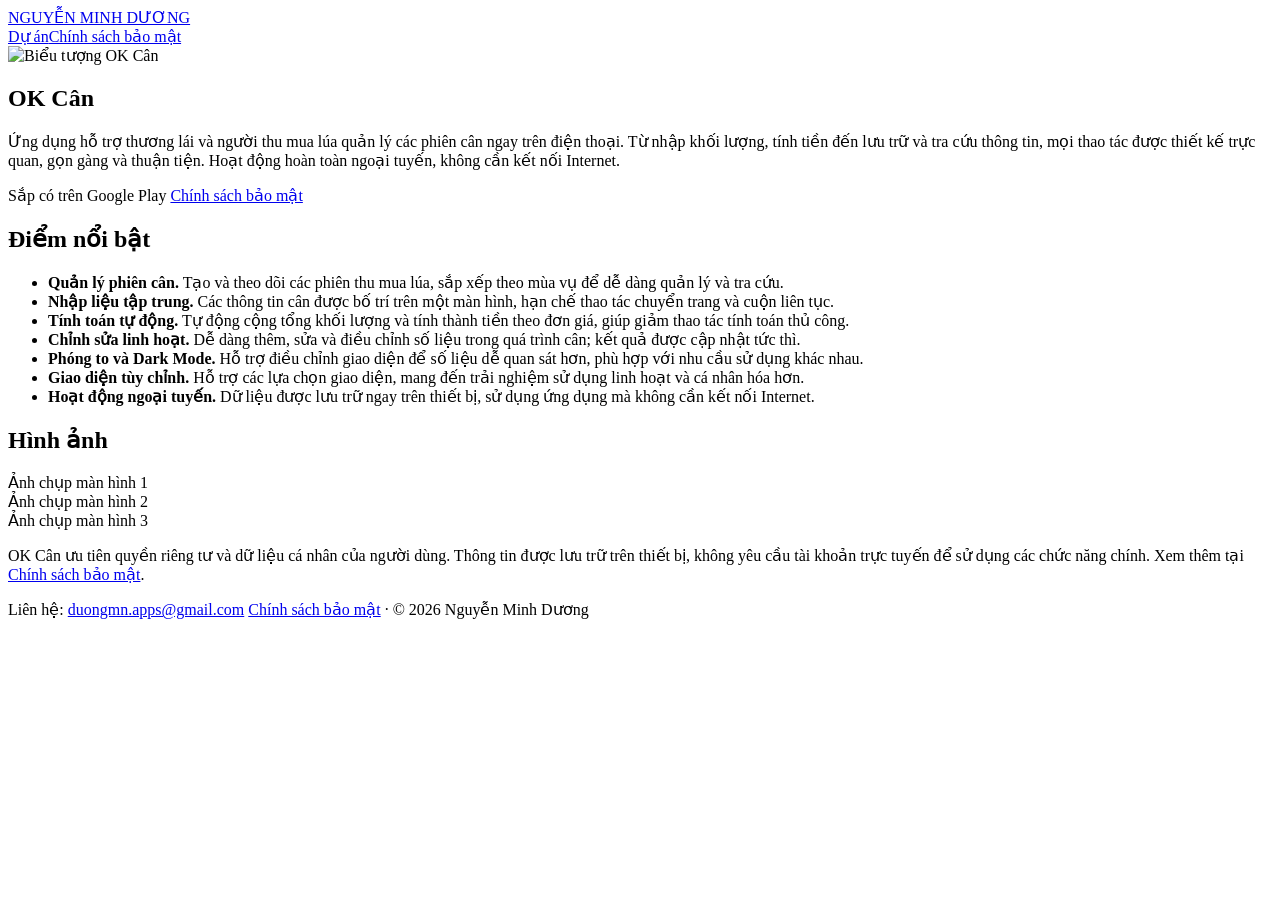
==== ok-can/index.html @ 500cfb3d "Create index.html mk ok can site" ====
<!doctype html>
<html lang="vi">
<head>
<meta charset="utf-8">
<meta name="viewport" content="width=device-width,initial-scale=1">
<title>OK Cân – Ứng dụng cân và quản lý thu mua lúa</title>
<meta name="description" content="OK Cân là ứng dụng hỗ trợ thương lái và người thu mua lúa quản lý phiên cân, ghi chép khối lượng, tính tiền và lưu trữ dữ liệu ngay trên điện thoại. Hoạt động không cần kết nối Internet.">
<link rel="icon" type="image/svg+xml" href="../assets/img/favicon.svg">
<link rel="stylesheet" href="../assets/style.css">
</head>
<body>
<header class="site-header"><div class="wrap">
  <a class="brand" href="../">NGUYỄN MINH DƯƠNG</a>
  <nav><a href="../#du-an">Dự án</a><a href="privacy/">Chính sách bảo mật</a></nav>
</div></header>
<main class="wrap">
  <section class="hero">
    <div class="app-head">
      <img src="../assets/img/icon.svg" alt="Biểu tượng OK Cân" width="96" height="96">
      <h1>OK Cân</h1>
    </div>
    <p class="lead">Ứng dụng hỗ trợ thương lái và người thu mua lúa quản lý các phiên cân ngay trên điện thoại. Từ nhập khối lượng, tính tiền đến lưu trữ và tra cứu thông tin, mọi thao tác được thiết kế trực quan, gọn gàng và thuận tiện. Hoạt động hoàn toàn ngoại tuyến, không cần kết nối Internet.</p>
    <div class="actions">
      <!-- Khi app lên Google Play: đổi thành <a class="btn" href="LINK_GOOGLE_PLAY">Tải trên Google Play</a> -->
      <span class="btn" aria-disabled="true">Sắp có trên Google Play</span>
      <a class="btn ghost" href="privacy/">Chính sách bảo mật</a>
    </div>
  </section>

  <section>
    <h2>Điểm nổi bật</h2>
    <ul class="features">
      <li><strong>Quản lý phiên cân.</strong> Tạo và theo dõi các phiên thu mua lúa, sắp xếp theo mùa vụ để dễ dàng quản lý và tra cứu.</li>
      <li><strong>Nhập liệu tập trung.</strong> Các thông tin cân được bố trí trên một màn hình, hạn chế thao tác chuyển trang và cuộn liên tục.</li>
      <li><strong>Tính toán tự động.</strong> Tự động cộng tổng khối lượng và tính thành tiền theo đơn giá, giúp giảm thao tác tính toán thủ công.</li>
      <li><strong>Chỉnh sửa linh hoạt.</strong> Dễ dàng thêm, sửa và điều chỉnh số liệu trong quá trình cân; kết quả được cập nhật tức thì.</li>
      <li><strong>Phóng to và Dark Mode.</strong> Hỗ trợ điều chỉnh giao diện để số liệu dễ quan sát hơn, phù hợp với nhu cầu sử dụng khác nhau.</li>
      <li><strong>Giao diện tùy chỉnh.</strong> Hỗ trợ các lựa chọn giao diện, mang đến trải nghiệm sử dụng linh hoạt và cá nhân hóa hơn.</li>
      <li><strong>Hoạt động ngoại tuyến.</strong> Dữ liệu được lưu trữ ngay trên thiết bị, sử dụng ứng dụng mà không cần kết nối Internet.</li>
    </ul>
  </section>

  <section>
    <h2>Hình ảnh</h2>
    <div class="shots">
      <!-- Thay mỗi ô bằng: <img src="../assets/img/shot-1.png" alt="Mô tả ngắn" loading="lazy"> -->
      <div class="shot">Ảnh chụp màn hình 1</div>
      <div class="shot">Ảnh chụp màn hình 2</div>
      <div class="shot">Ảnh chụp màn hình 3</div>
    </div>
  </section>

  <p class="note">OK Cân ưu tiên quyền riêng tư và dữ liệu cá nhân của người dùng. Thông tin được lưu trữ trên thiết bị, không yêu cầu tài khoản trực tuyến để sử dụng các chức năng chính. Xem thêm tại <a href="privacy/">Chính sách bảo mật</a>.</p>
</main>
<footer class="site-footer"><div class="wrap">
  <span>Liên hệ: <a href="mailto:duongmn.apps@gmail.com">duongmn.apps@gmail.com</a></span>
  <span><a href="privacy/">Chính sách bảo mật</a> · © 2026 Nguyễn Minh Dương</span>
</div></footer>
</body>
</html>
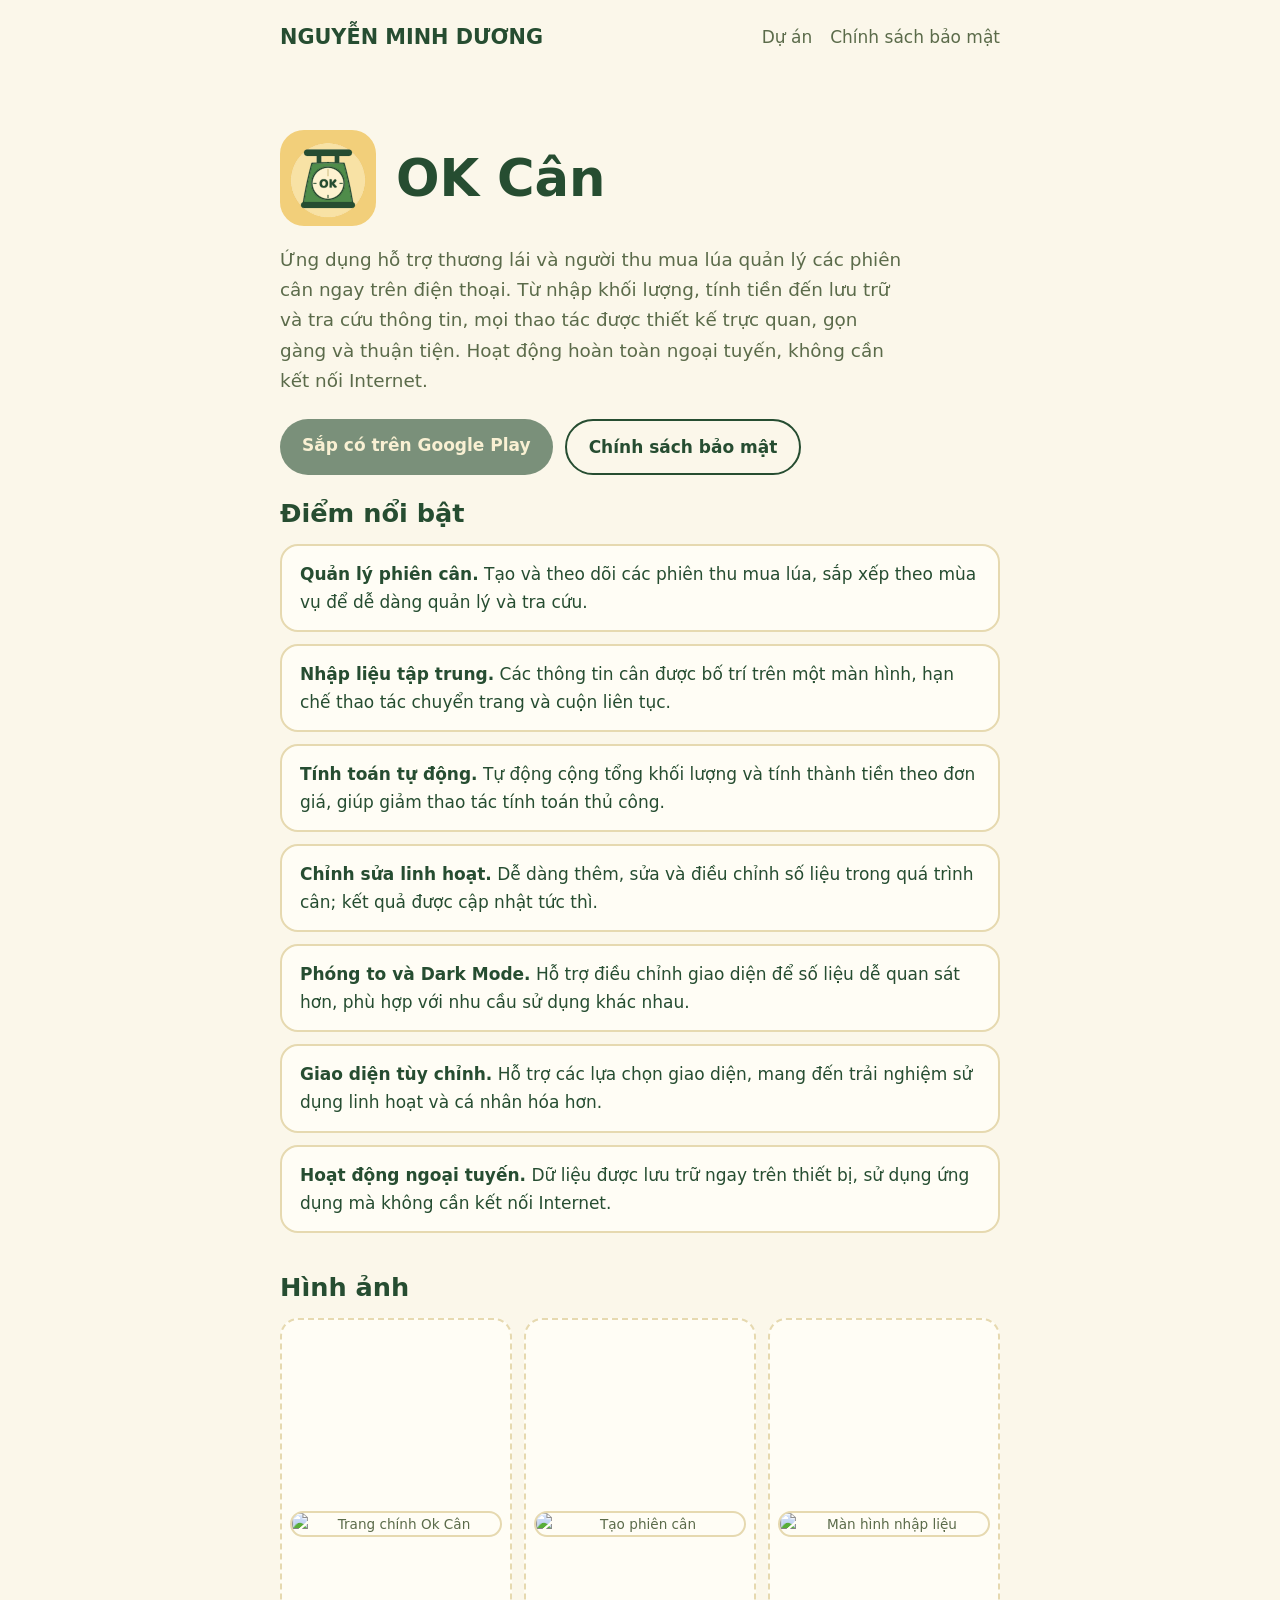
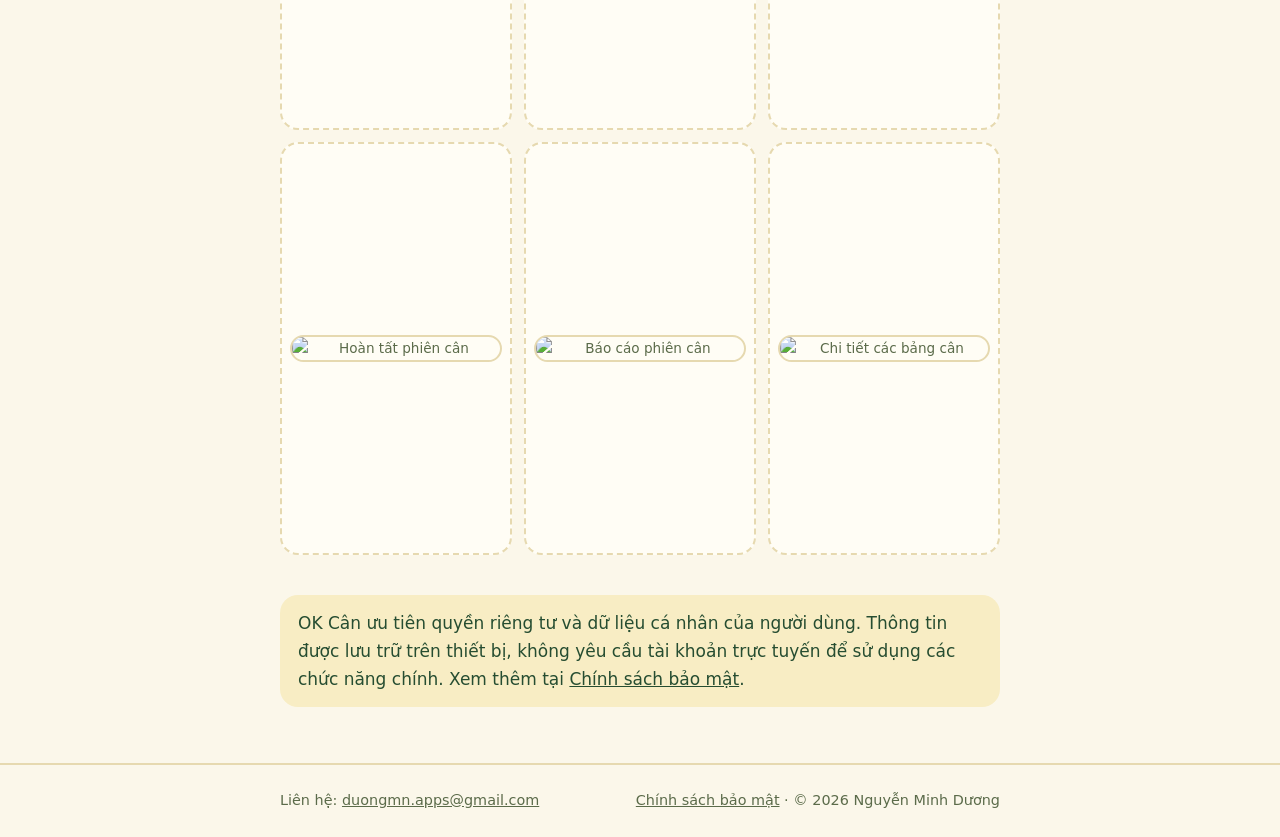
==== commit a26a19cc: "Update index.html add screenshots" ====
--- a/ok-can/index.html
+++ b/ok-can/index.html
@@ -45,9 +45,12 @@
     <h2>Hình ảnh</h2>
     <div class="shots">
       <!-- Thay mỗi ô bằng: <img src="../assets/img/shot-1.png" alt="Mô tả ngắn" loading="lazy"> -->
-      <div class="shot">Ảnh chụp màn hình 1</div>
-      <div class="shot">Ảnh chụp màn hình 2</div>
-      <div class="shot">Ảnh chụp màn hình 3</div>
+      <div class="shot"><img src="../assets/img/01_Screenshot_ok-can.jpg" alt="Trang chính Ok Cân" loading="lazy"></div>
+      <div class="shot"><img src="../assets/img/02_Screenshot_ok-can.jpg" alt="Tạo phiên cân" loading="lazy"></div>
+      <div class="shot"><img src="../assets/img/03_Screenshot_ok-can.jpg" alt="Màn hình nhập liệu" loading="lazy"></div>
+      <div class="shot"><img src="../assets/img/04_Screenshot_ok-can.jpg" alt="Hoàn tất phiên cân" loading="lazy"></div>
+      <div class="shot"><img src="../assets/img/05_Screenshot_ok-can.jpg" alt="Báo cáo phiên cân" loading="lazy"></div>
+      <div class="shot"><img src="../assets/img/06_Screenshot_ok-can.jpg" alt="Chi tiết các bảng cân" loading="lazy"></div>
     </div>
   </section>
 
--- a/assets/style.css
+++ b/assets/style.css
@@ -0,0 +1,58 @@
+@font-face{font-family:'Baloo 2';src:url(fonts/Baloo2-ExtraBold.ttf) format('truetype');font-weight:800;font-display:swap}
+:root{--bg:#FBF7EA;--ink:#264D31;--muted:#5B6B4A;--sand:#F2CF7A;--cream:#F8EDC4;--accent:#C8623A;--line:#E6D9B0;--card:#FFFDF5;--btn:#264D31;--btnt:#F8EDC4;--radius:18px;--head:'Baloo 2',ui-rounded,system-ui,sans-serif;color-scheme:light}
+@media (prefers-color-scheme:dark){:root{--bg:#17261B;--ink:#F2E9C8;--muted:#B9C7A4;--cream:#2A4030;--accent:#E0845A;--line:#2F4A36;--card:#1F3324;--btn:#F2CF7A;--btnt:#17261B;color-scheme:dark}}
+*{box-sizing:border-box}
+html{-webkit-text-size-adjust:100%;scroll-behavior:smooth}
+body{margin:0;background:var(--bg);color:var(--ink);font:17px/1.65 system-ui,-apple-system,"Segoe UI",Roboto,"Helvetica Neue",Arial,sans-serif}
+h1,h2,h3{font-family:var(--head);font-weight:800;line-height:1.15;margin:0 0 .5em}
+h1{font-size:clamp(2.1rem,6vw,3.2rem)}h2{font-size:1.6rem}h3{font-size:1.2rem}
+a{color:var(--ink)}
+.wrap{max-width:760px;margin:0 auto;padding:0 20px}
+.site-header{padding:20px 0}
+.site-header .wrap{display:flex;justify-content:space-between;align-items:center;gap:16px}
+.brand{font-family:var(--head);font-weight:800;font-size:1.3rem;text-decoration:none}
+nav a{margin-left:18px;text-decoration:none;color:var(--muted)}
+nav a:hover{color:var(--ink);text-decoration:underline}
+.hero{padding:56px 0 24px}
+.hi{margin:0 0 4px;color:var(--muted);font-size:1.1rem}
+.role{display:inline-block;margin:6px 0 18px;padding:3px 14px;border-radius:6px;background:var(--btn);color:var(--btnt);font-weight:600;font-size:.9rem}
+.lead{font-size:1.15rem;color:var(--muted);max-width:34em}
+.section{padding-top:56px}
+.section>h2::after{content:"";display:block;width:40px;height:4px;border-radius:2px;background:var(--sand);margin-top:8px}
+.checks{list-style:none;padding:0;margin:20px 0 0;display:grid;gap:12px}
+.checks li{display:flex;gap:12px;align-items:flex-start}
+.checks li::before{content:"\2713";flex:none;width:26px;height:26px;border-radius:50%;background:var(--sand);color:#264D31;display:grid;place-items:center;font-weight:800;font-size:.9rem;margin-top:2px}
+.cards{display:grid;gap:16px;margin:20px 0 0}
+.card{display:flex;gap:16px;align-items:center;padding:18px;background:var(--card);border:2px solid var(--line);border-radius:var(--radius);text-decoration:none;transition:transform .15s,border-color .15s}
+.card:hover{transform:translateY(-2px);border-color:var(--sand)}
+.card img,.card svg{width:72px;height:72px;flex:none;border-radius:18px}
+.card h3{margin:0}
+.card p{margin:.2em 0 0;color:var(--muted);font-size:.95rem;line-height:1.45}
+.tags{display:flex;gap:8px;margin-top:8px;flex-wrap:wrap}
+.tag{font-size:.78rem;background:var(--cream);padding:2px 10px;border-radius:999px}
+.contact{background:var(--cream);border-radius:var(--radius);padding:32px 24px;margin-top:56px;text-align:center}
+.contact p{color:var(--muted);margin:0 auto;max-width:30em}
+.contact .actions{justify-content:center}
+.app-head{display:flex;gap:20px;align-items:center}
+.app-head img,.app-head svg{width:96px;height:96px;flex:none;border-radius:24px}
+.app-head h1{margin:0}
+.actions{display:flex;gap:12px;flex-wrap:wrap;margin-top:22px}
+.btn{display:inline-block;padding:12px 22px;border-radius:999px;background:var(--btn);color:var(--btnt);text-decoration:none;font-weight:600}
+.btn.ghost{background:transparent;color:var(--ink);border:2px solid var(--ink)}
+.btn[aria-disabled=true],.btn.off{opacity:.6;cursor:default}
+.features{list-style:none;padding:0;margin:16px 0 40px;display:grid;gap:12px}
+.features li{padding:14px 18px;background:var(--card);border:2px solid var(--line);border-radius:var(--radius)}
+.shots{display:grid;grid-template-columns:repeat(3,1fr);gap:12px;margin:16px 0 40px}
+.shot{aspect-ratio:9/16;border:2px dashed var(--line);border-radius:var(--radius);display:grid;place-items:center;color:var(--muted);font-size:.85rem;text-align:center;padding:8px;background:var(--card)}
+.shots img{width:100%;border-radius:var(--radius);border:2px solid var(--line)}
+.note{background:var(--cream);border-radius:var(--radius);padding:14px 18px;margin:24px 0}
+.prose{padding-bottom:16px}
+.prose h2{margin-top:1.8em}
+.prose ul{padding-left:1.2em}
+.meta{color:var(--muted);font-size:.95rem}
+.site-footer{border-top:2px solid var(--line);margin-top:56px;padding:24px 0;color:var(--muted);font-size:.9rem}
+.site-footer a{color:var(--muted)}
+.site-footer .wrap{display:flex;justify-content:space-between;gap:12px;flex-wrap:wrap}
+:focus-visible{outline:3px solid var(--accent);outline-offset:3px;border-radius:6px}
+@media (max-width:520px){.shots{grid-template-columns:repeat(2,1fr)}.app-head{align-items:flex-start}}
+@media (prefers-reduced-motion:reduce){*{transition:none!important}html{scroll-behavior:auto}}
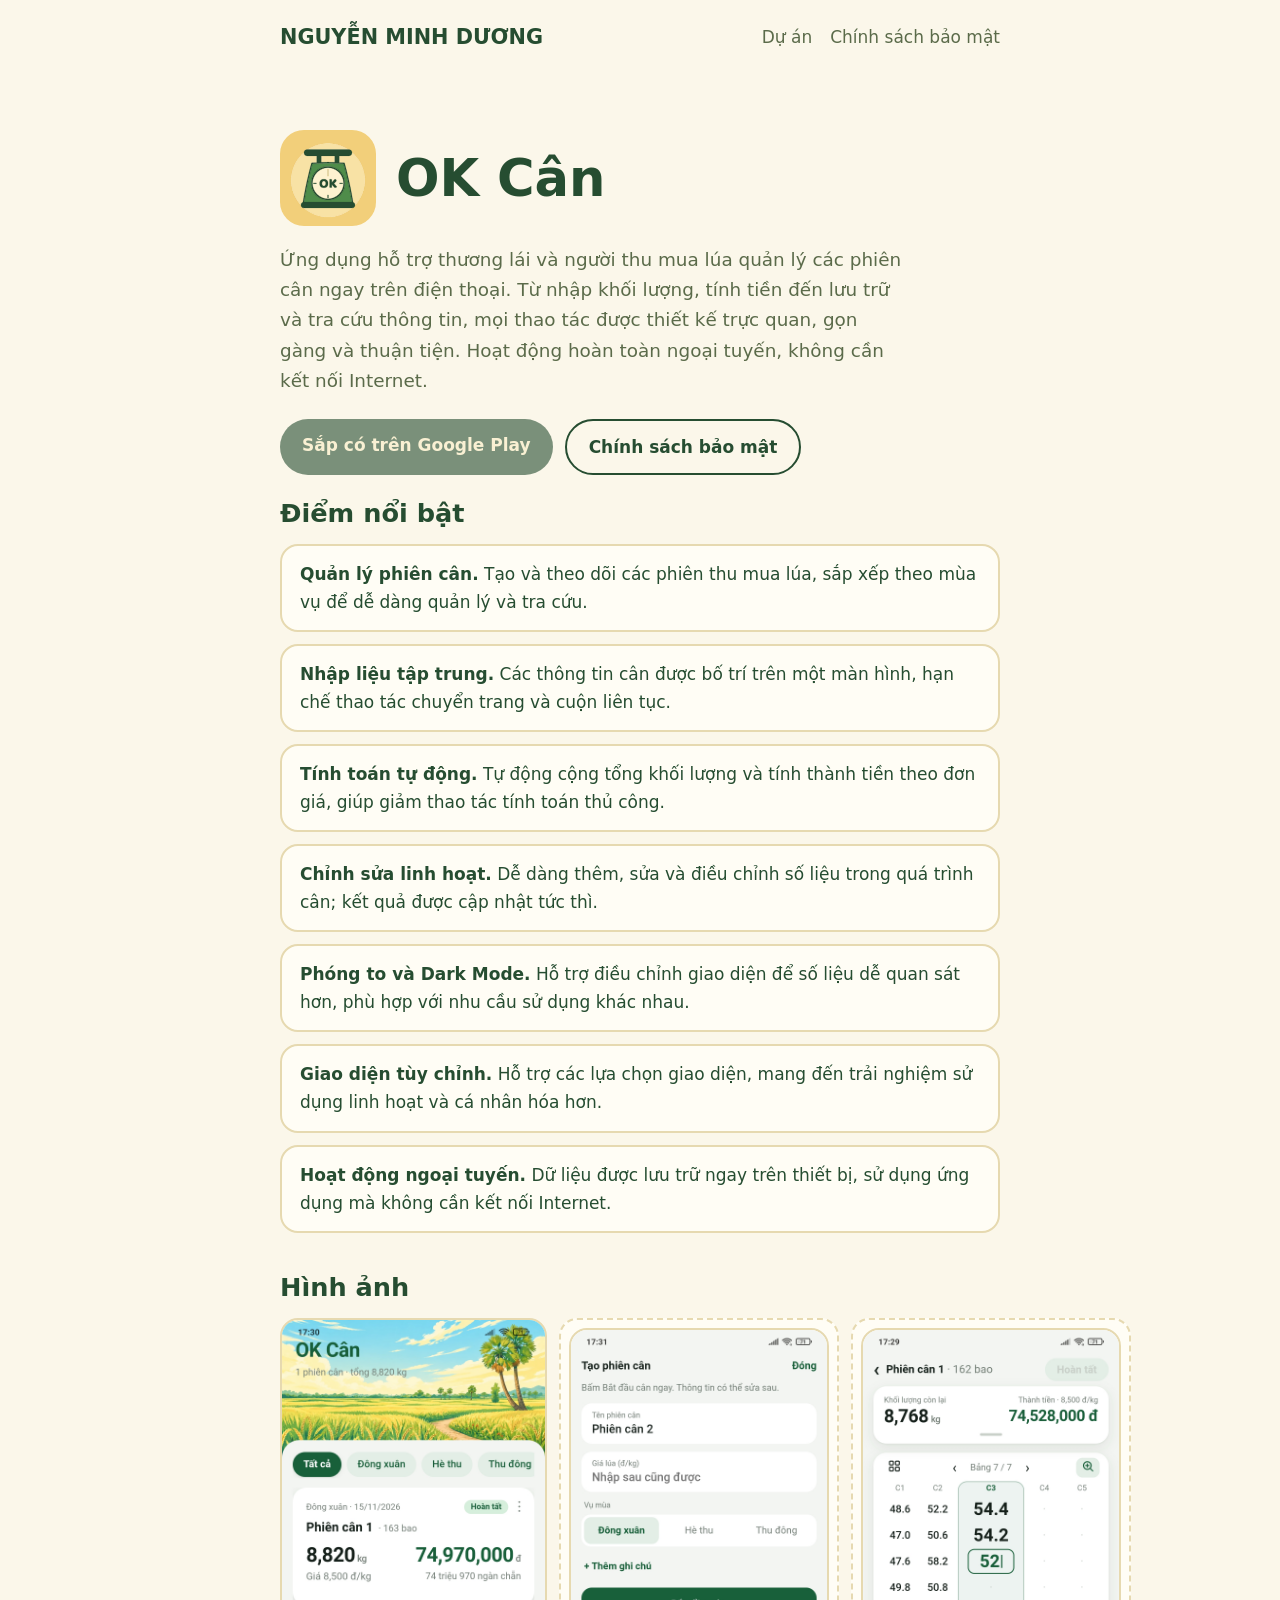
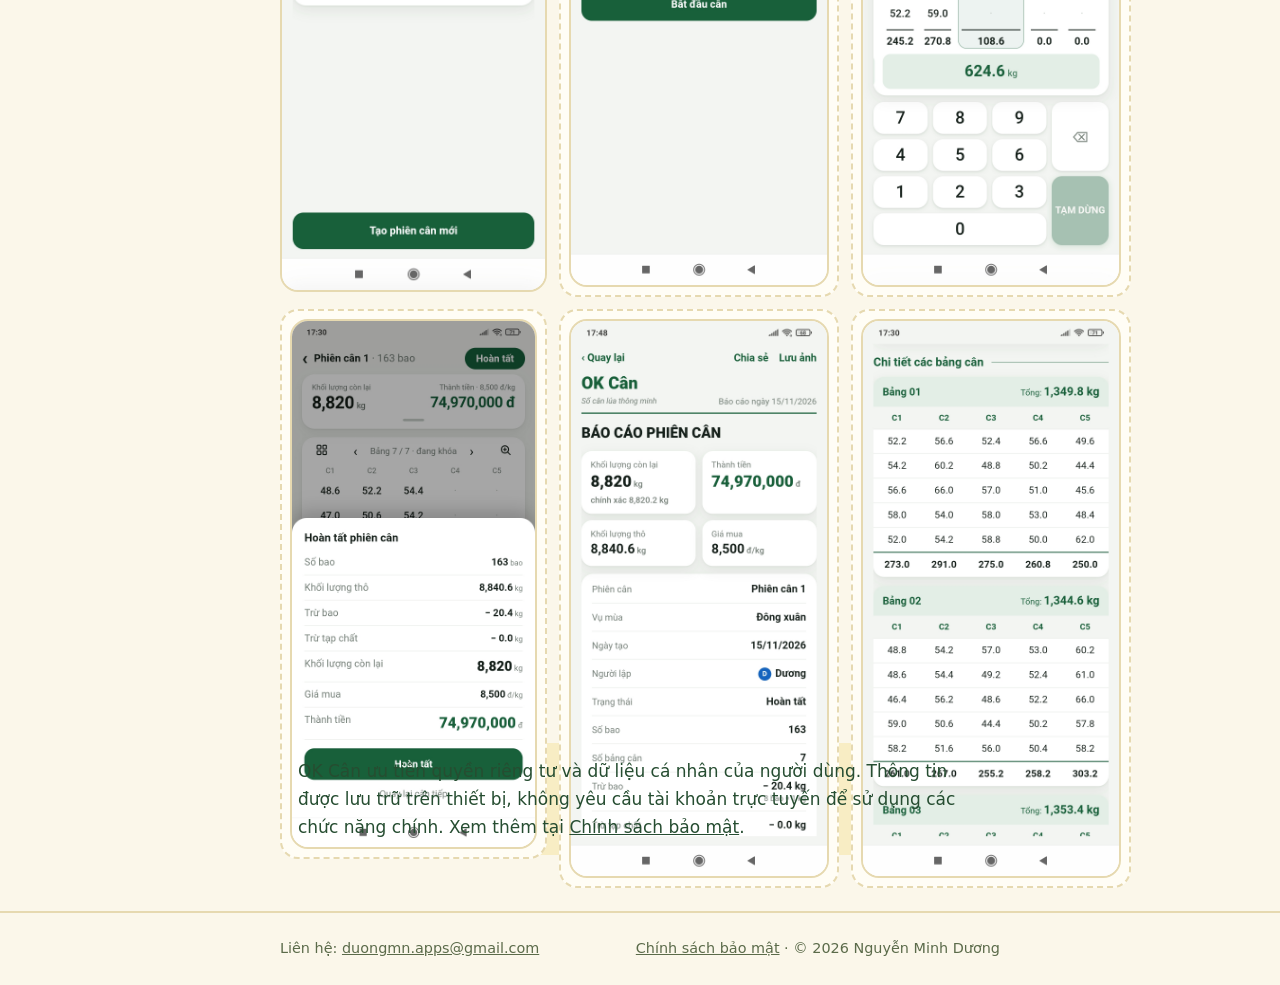
==== commit 4a3da41d: "Update index.html" ====
--- a/ok-can/index.html
+++ b/ok-can/index.html
@@ -45,7 +45,7 @@
     <h2>Hình ảnh</h2>
     <div class="shots">
       <!-- Thay mỗi ô bằng: <img src="../assets/img/shot-1.png" alt="Mô tả ngắn" loading="lazy"> -->
-      <div class="shot"><img src="../assets/img/01_Screenshot_ok-can.jpg" alt="Trang chính Ok Cân" loading="lazy"></div>
+      <img src="../assets/img/01_Screenshot_ok-can.jpg" alt="Trang chính Ok Cân" loading="lazy">
       <div class="shot"><img src="../assets/img/02_Screenshot_ok-can.jpg" alt="Tạo phiên cân" loading="lazy"></div>
       <div class="shot"><img src="../assets/img/03_Screenshot_ok-can.jpg" alt="Màn hình nhập liệu" loading="lazy"></div>
       <div class="shot"><img src="../assets/img/04_Screenshot_ok-can.jpg" alt="Hoàn tất phiên cân" loading="lazy"></div>
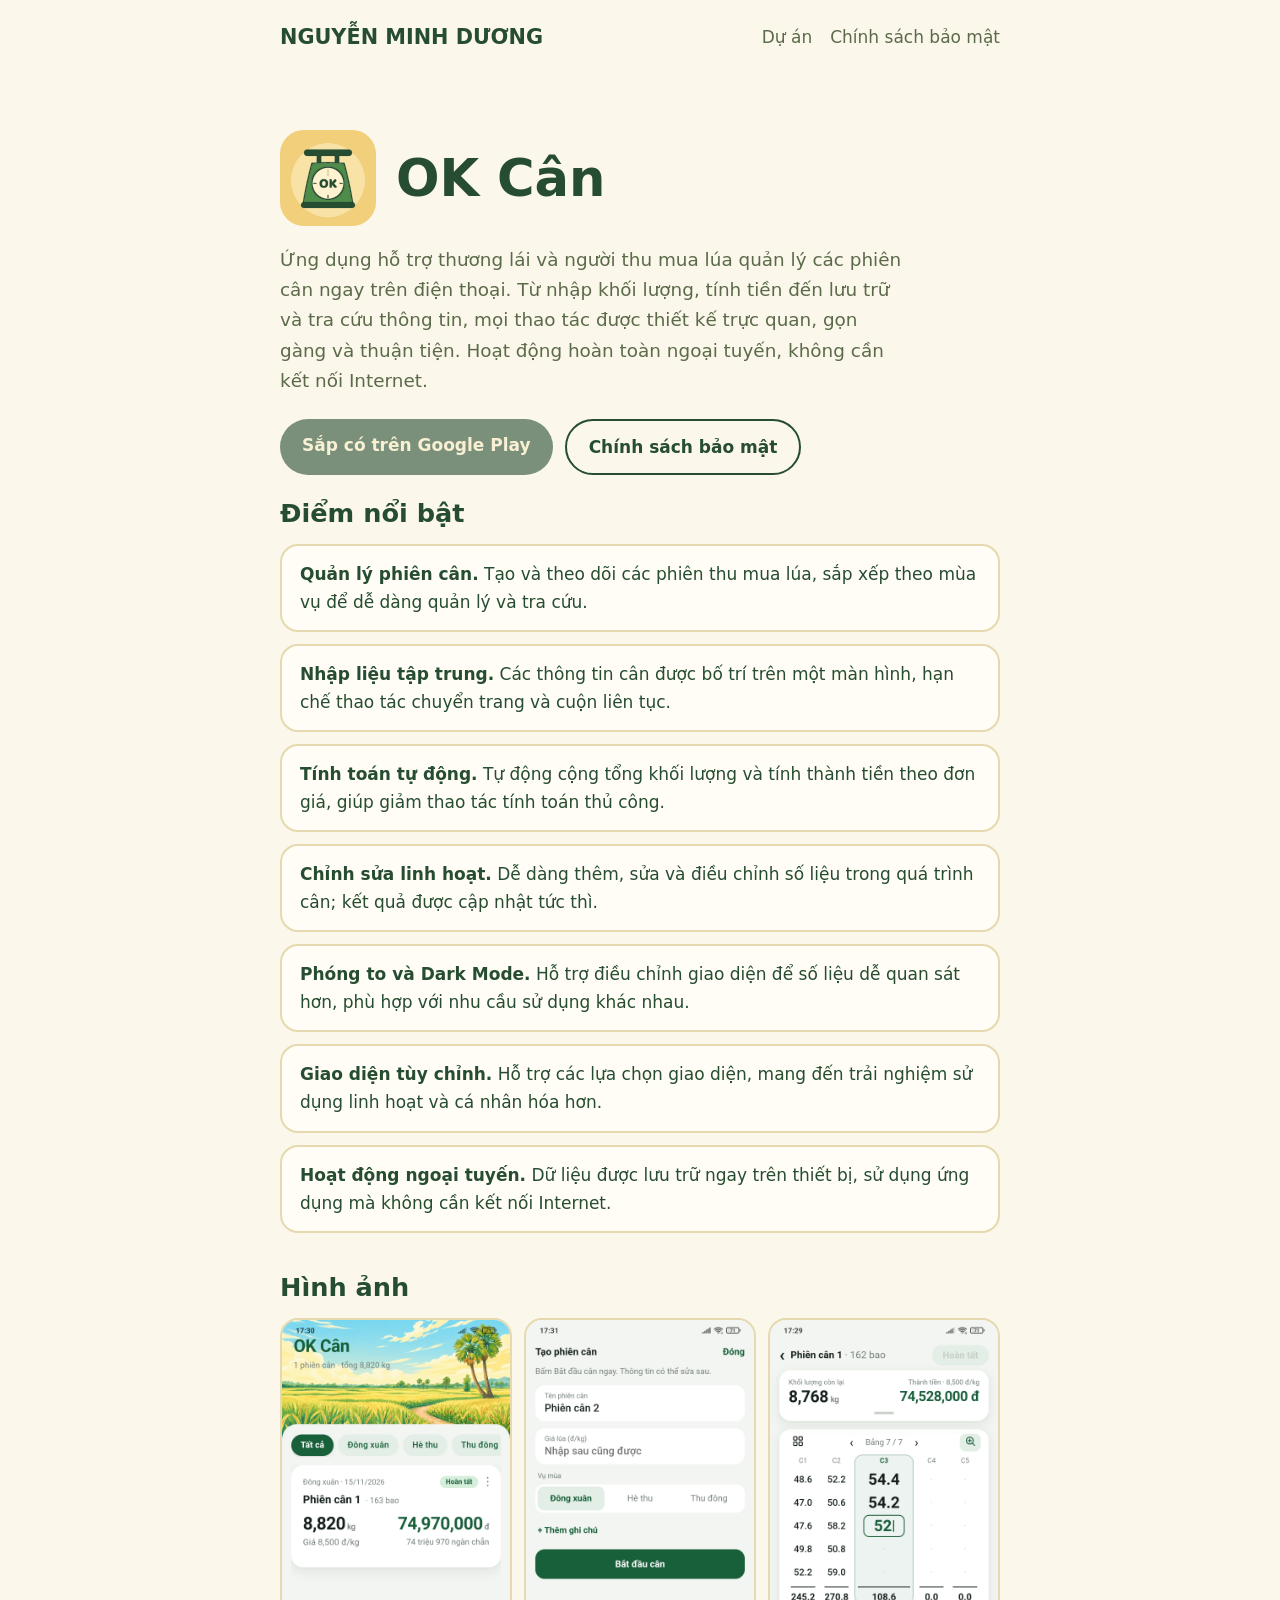
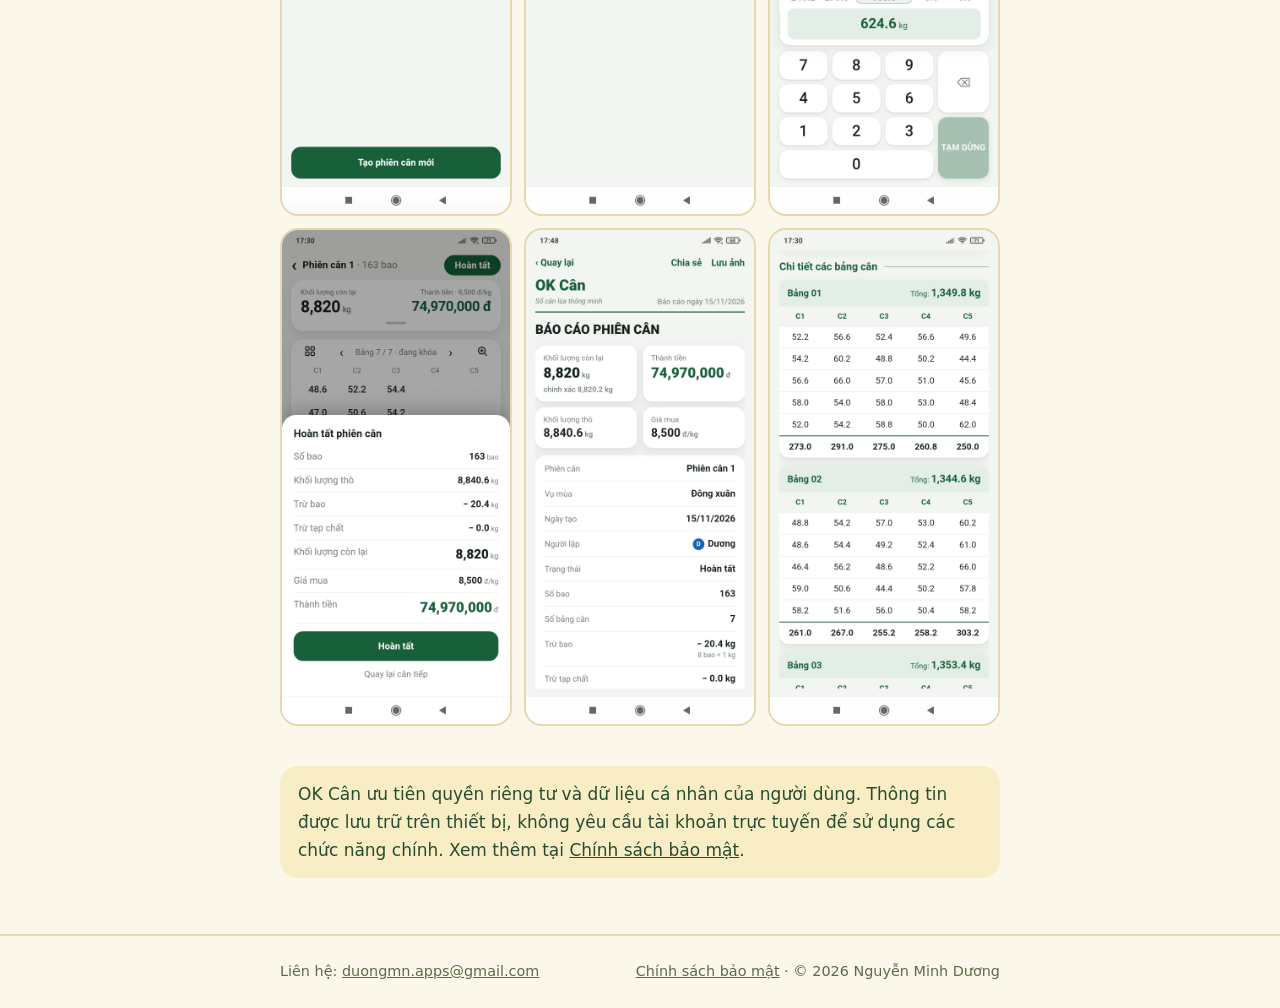
==== commit 0b760ef3: "Update index.html" ====
--- a/ok-can/index.html
+++ b/ok-can/index.html
@@ -46,11 +46,11 @@
     <div class="shots">
       <!-- Thay mỗi ô bằng: <img src="../assets/img/shot-1.png" alt="Mô tả ngắn" loading="lazy"> -->
       <img src="../assets/img/01_Screenshot_ok-can.jpg" alt="Trang chính Ok Cân" loading="lazy">
-      <div class="shot"><img src="../assets/img/02_Screenshot_ok-can.jpg" alt="Tạo phiên cân" loading="lazy"></div>
-      <div class="shot"><img src="../assets/img/03_Screenshot_ok-can.jpg" alt="Màn hình nhập liệu" loading="lazy"></div>
-      <div class="shot"><img src="../assets/img/04_Screenshot_ok-can.jpg" alt="Hoàn tất phiên cân" loading="lazy"></div>
-      <div class="shot"><img src="../assets/img/05_Screenshot_ok-can.jpg" alt="Báo cáo phiên cân" loading="lazy"></div>
-      <div class="shot"><img src="../assets/img/06_Screenshot_ok-can.jpg" alt="Chi tiết các bảng cân" loading="lazy"></div>
+      <img src="../assets/img/02_Screenshot_ok-can.jpg" alt="Tạo phiên cân" loading="lazy">
+      <img src="../assets/img/03_Screenshot_ok-can.jpg" alt="Màn hình nhập liệu" loading="lazy">
+      <img src="../assets/img/04_Screenshot_ok-can.jpg" alt="Hoàn tất phiên cân" loading="lazy">
+      <img src="../assets/img/05_Screenshot_ok-can.jpg" alt="Báo cáo phiên cân" loading="lazy">
+      <img src="../assets/img/06_Screenshot_ok-can.jpg" alt="Chi tiết các bảng cân" loading="lazy">
     </div>
   </section>
 
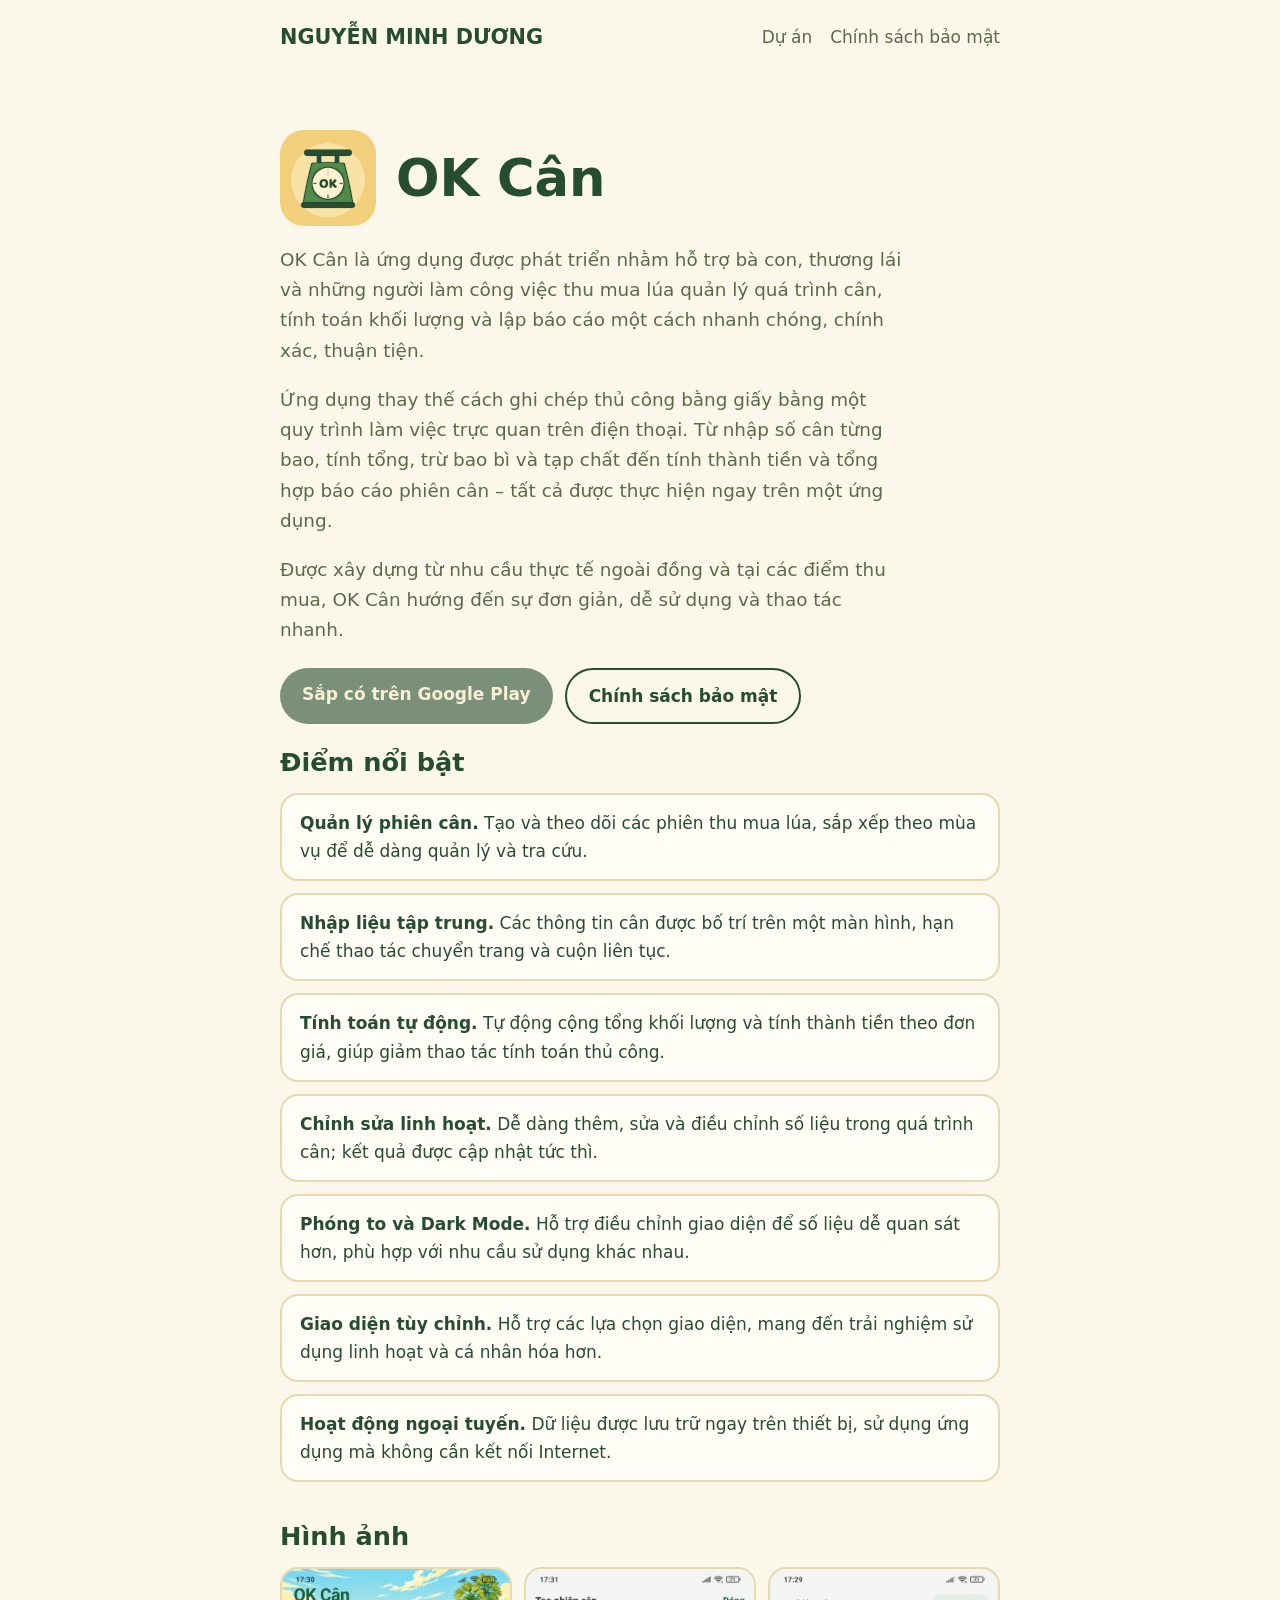
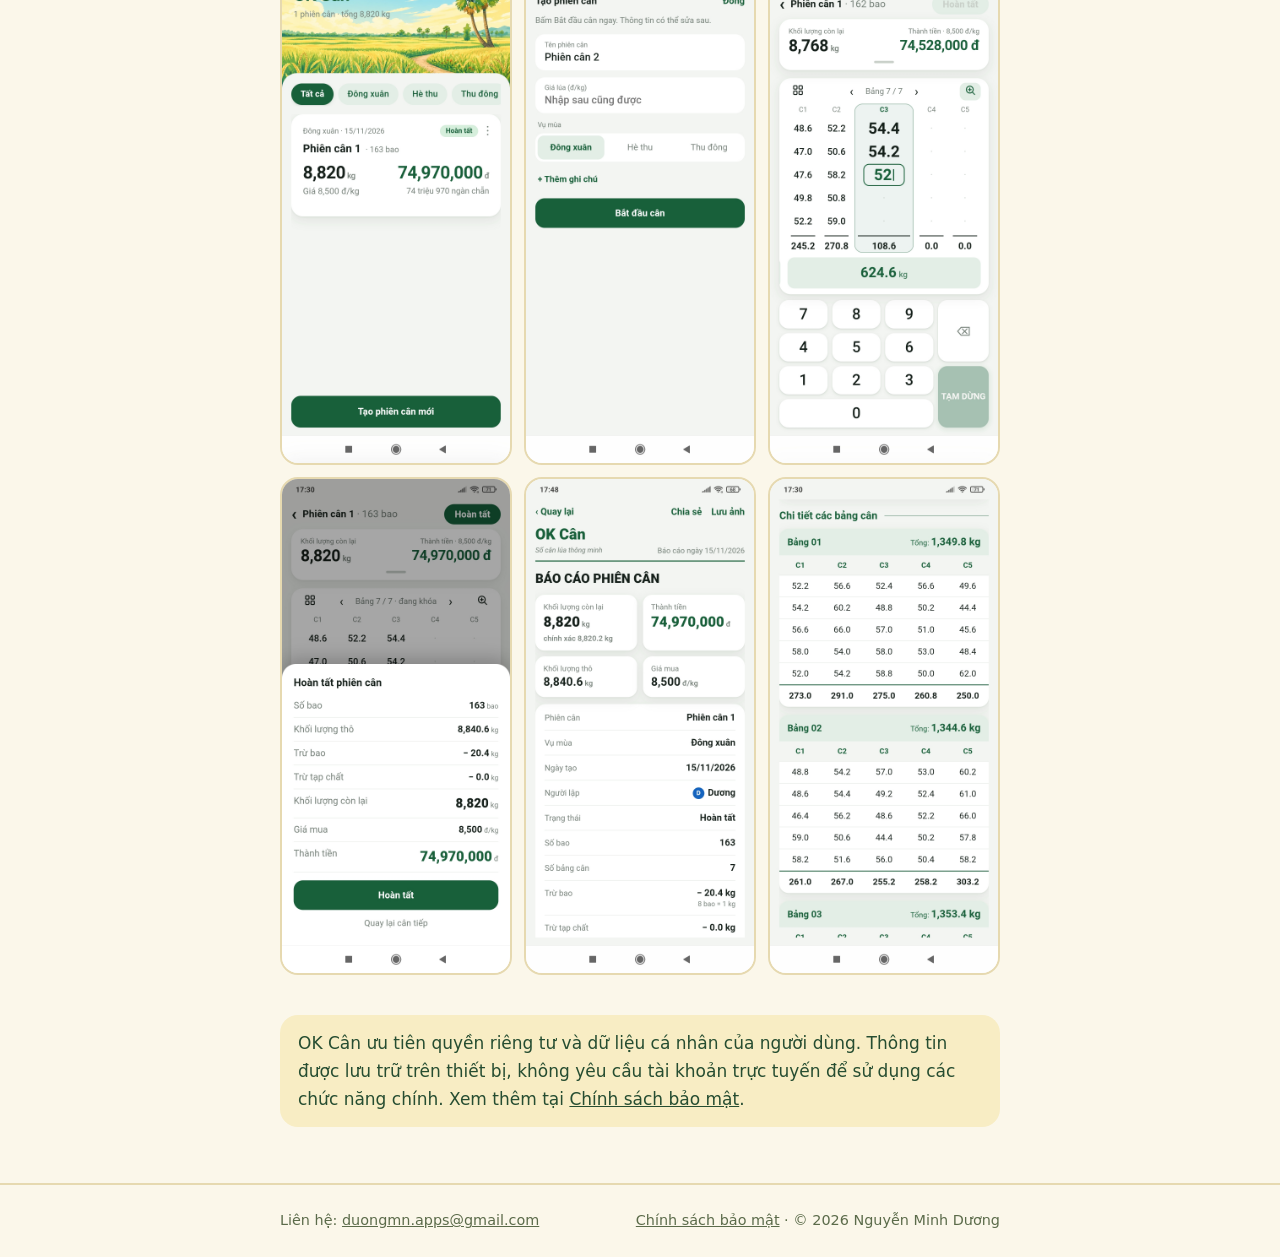
==== commit 5bff5702: "Update index.html" ====
--- a/ok-can/index.html
+++ b/ok-can/index.html
@@ -4,7 +4,7 @@
 <head>
 <meta charset="utf-8">
 <meta name="viewport" content="width=device-width,initial-scale=1">
-<title>OK Cân – Ứng dụng cân và quản lý thu mua lúa</title>
+<title>OK Cân – Ứng dụng hỗ trợ cân lúa</title>
 <meta name="description" content="OK Cân là ứng dụng hỗ trợ thương lái và người thu mua lúa quản lý phiên cân, ghi chép khối lượng, tính tiền và lưu trữ dữ liệu ngay trên điện thoại. Hoạt động không cần kết nối Internet.">
 <link rel="icon" type="image/svg+xml" href="../assets/img/favicon.svg">
 <link rel="stylesheet" href="../assets/style.css">
@@ -20,7 +20,9 @@
       <img src="../assets/img/icon.svg" alt="Biểu tượng OK Cân" width="96" height="96">
       <h1>OK Cân</h1>
     </div>
-    <p class="lead">Ứng dụng hỗ trợ thương lái và người thu mua lúa quản lý các phiên cân ngay trên điện thoại. Từ nhập khối lượng, tính tiền đến lưu trữ và tra cứu thông tin, mọi thao tác được thiết kế trực quan, gọn gàng và thuận tiện. Hoạt động hoàn toàn ngoại tuyến, không cần kết nối Internet.</p>
+    <p class="lead">OK Cân là ứng dụng được phát triển nhằm hỗ trợ bà con, thương lái và những người làm công việc thu mua lúa quản lý quá trình cân, tính toán khối lượng và lập báo cáo một cách nhanh chóng, chính xác, thuận tiện.</p>
+    <p class="lead">Ứng dụng thay thế cách ghi chép thủ công bằng giấy bằng một quy trình làm việc trực quan trên điện thoại. Từ nhập số cân từng bao, tính tổng, trừ bao bì và tạp chất đến tính thành tiền và tổng hợp báo cáo phiên cân – tất cả được thực hiện ngay trên một ứng dụng.</p>
+    <p class="lead">Được xây dựng từ nhu cầu thực tế ngoài đồng và tại các điểm thu mua, OK Cân hướng đến sự đơn giản, dễ sử dụng và thao tác nhanh.</p>
     <div class="actions">
       <!-- Khi app lên Google Play: đổi thành <a class="btn" href="LINK_GOOGLE_PLAY">Tải trên Google Play</a> -->
       <span class="btn" aria-disabled="true">Sắp có trên Google Play</span>
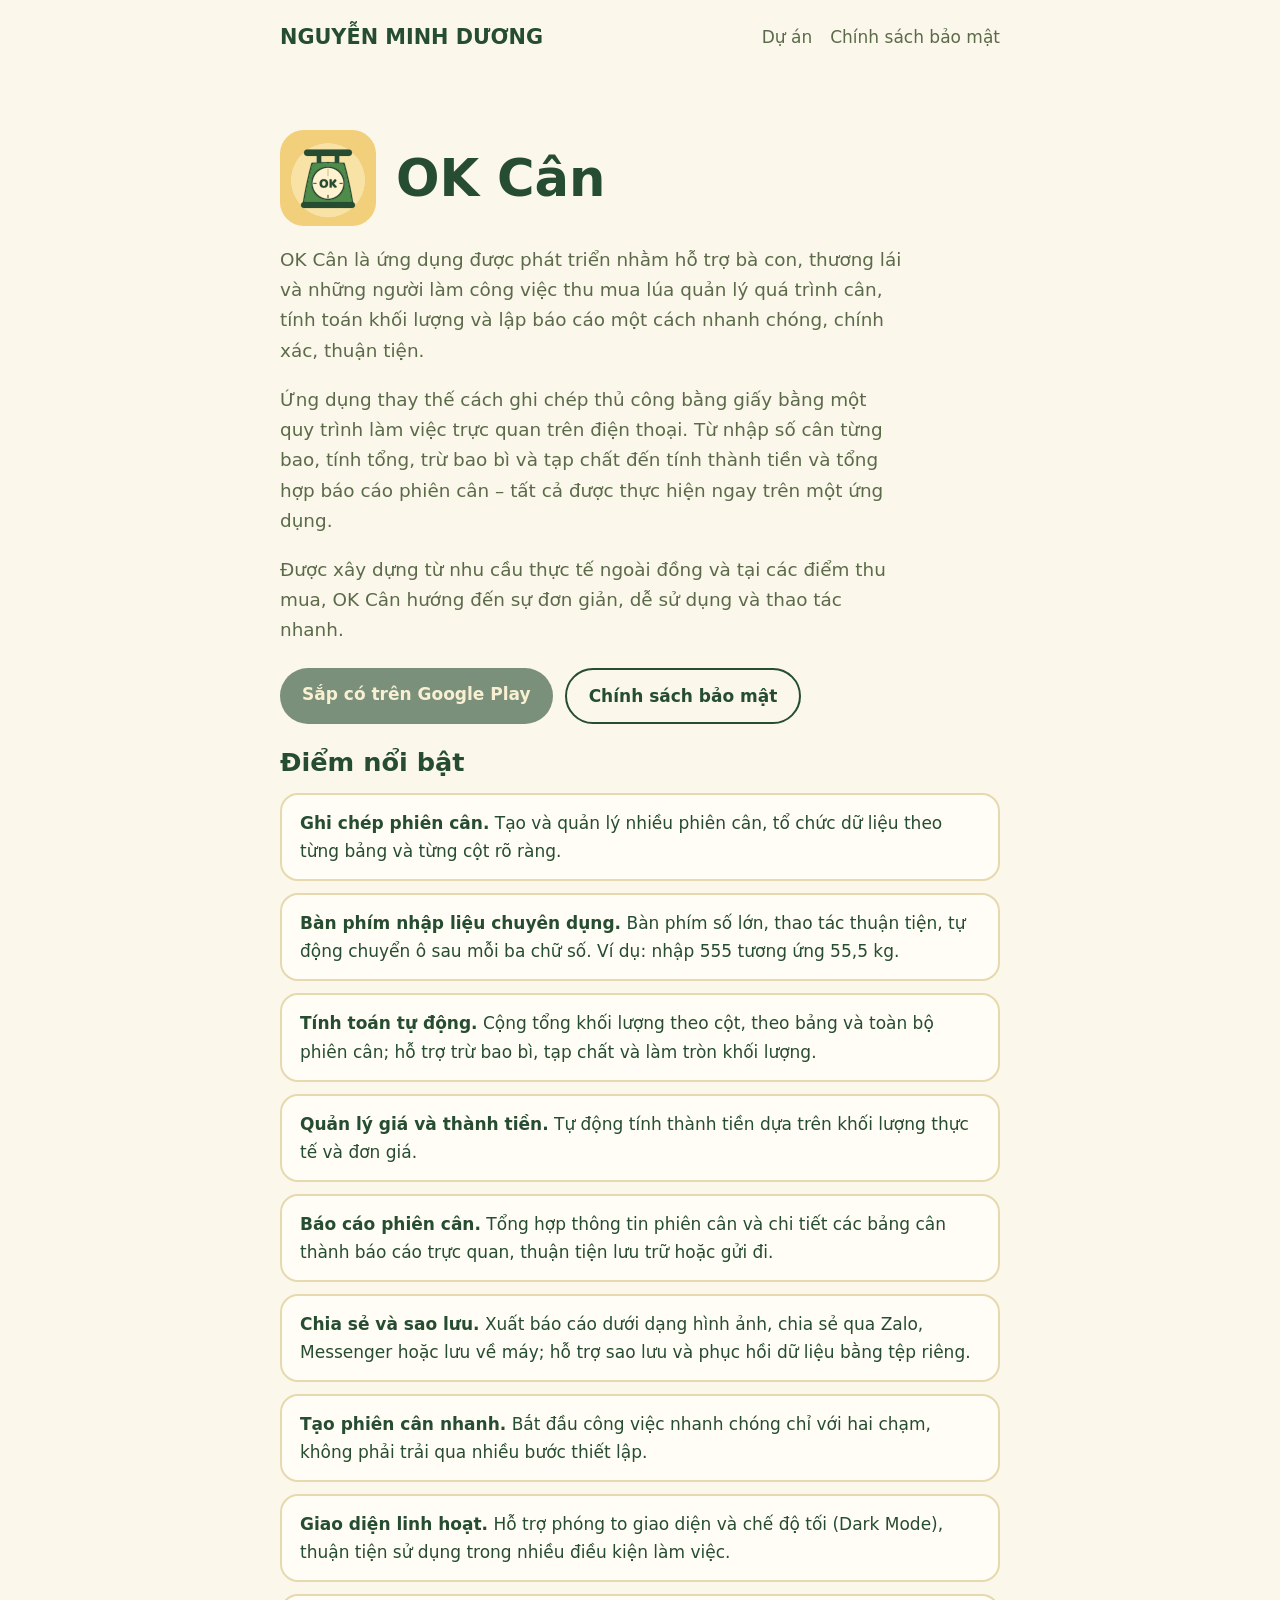
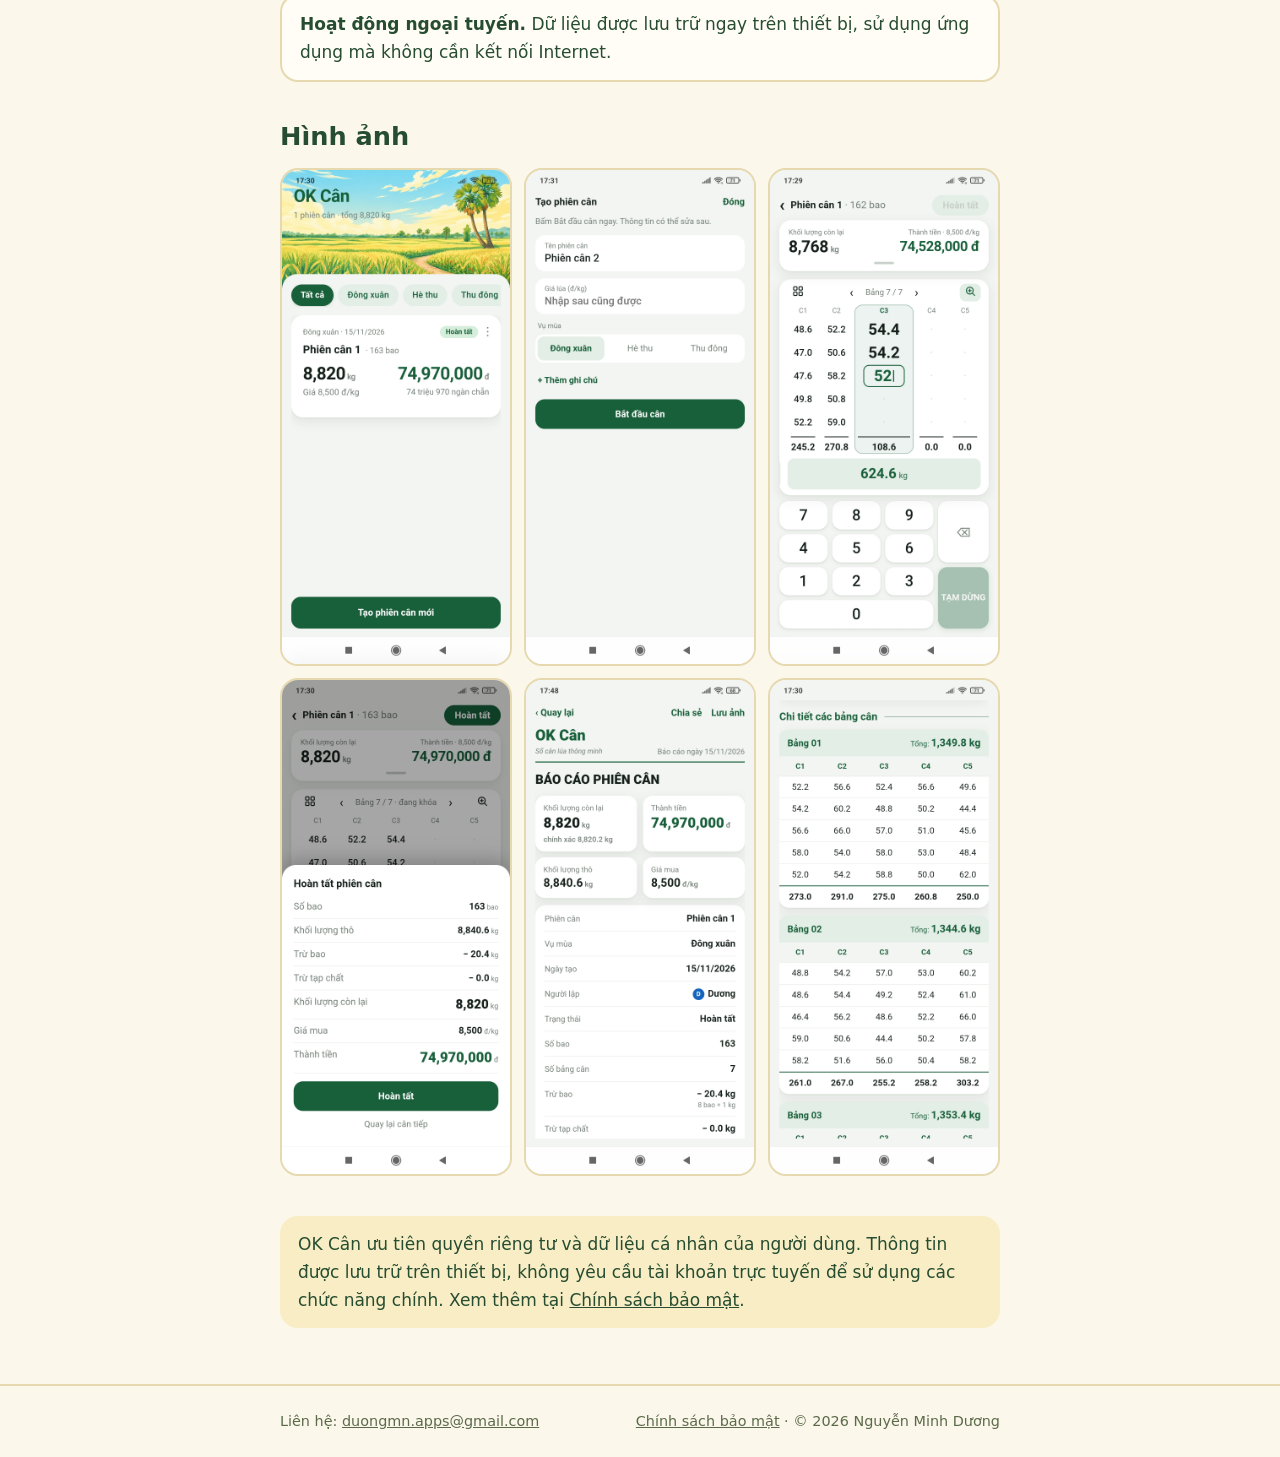
==== commit 80e90681: "Update index.html" ====
--- a/ok-can/index.html
+++ b/ok-can/index.html
@@ -33,12 +33,14 @@
   <section>
     <h2>Điểm nổi bật</h2>
     <ul class="features">
-      <li><strong>Quản lý phiên cân.</strong> Tạo và theo dõi các phiên thu mua lúa, sắp xếp theo mùa vụ để dễ dàng quản lý và tra cứu.</li>
-      <li><strong>Nhập liệu tập trung.</strong> Các thông tin cân được bố trí trên một màn hình, hạn chế thao tác chuyển trang và cuộn liên tục.</li>
-      <li><strong>Tính toán tự động.</strong> Tự động cộng tổng khối lượng và tính thành tiền theo đơn giá, giúp giảm thao tác tính toán thủ công.</li>
-      <li><strong>Chỉnh sửa linh hoạt.</strong> Dễ dàng thêm, sửa và điều chỉnh số liệu trong quá trình cân; kết quả được cập nhật tức thì.</li>
-      <li><strong>Phóng to và Dark Mode.</strong> Hỗ trợ điều chỉnh giao diện để số liệu dễ quan sát hơn, phù hợp với nhu cầu sử dụng khác nhau.</li>
-      <li><strong>Giao diện tùy chỉnh.</strong> Hỗ trợ các lựa chọn giao diện, mang đến trải nghiệm sử dụng linh hoạt và cá nhân hóa hơn.</li>
+      <li><strong>Ghi chép phiên cân.</strong> Tạo và quản lý nhiều phiên cân, tổ chức dữ liệu theo từng bảng và từng cột rõ ràng.</li>
+      <li><strong>Bàn phím nhập liệu chuyên dụng.</strong> Bàn phím số lớn, thao tác thuận tiện, tự động chuyển ô sau mỗi ba chữ số. Ví dụ: nhập 555 tương ứng 55,5 kg.</li>
+      <li><strong>Tính toán tự động.</strong> Cộng tổng khối lượng theo cột, theo bảng và toàn bộ phiên cân; hỗ trợ trừ bao bì, tạp chất và làm tròn khối lượng.</li>
+      <li><strong>Quản lý giá và thành tiền.</strong> Tự động tính thành tiền dựa trên khối lượng thực tế và đơn giá.</li>
+      <li><strong>Báo cáo phiên cân.</strong> Tổng hợp thông tin phiên cân và chi tiết các bảng cân thành báo cáo trực quan, thuận tiện lưu trữ hoặc gửi đi.</li>
+      <li><strong>Chia sẻ và sao lưu.</strong> Xuất báo cáo dưới dạng hình ảnh, chia sẻ qua Zalo, Messenger hoặc lưu về máy; hỗ trợ sao lưu và phục hồi dữ liệu bằng tệp riêng.</li>
+      <li><strong>Tạo phiên cân nhanh.</strong> Bắt đầu công việc nhanh chóng chỉ với hai chạm, không phải trải qua nhiều bước thiết lập.</li>
+      <li><strong>Giao diện linh hoạt.</strong> Hỗ trợ phóng to giao diện và chế độ tối (Dark Mode), thuận tiện sử dụng trong nhiều điều kiện làm việc.</li>
       <li><strong>Hoạt động ngoại tuyến.</strong> Dữ liệu được lưu trữ ngay trên thiết bị, sử dụng ứng dụng mà không cần kết nối Internet.</li>
     </ul>
   </section>
